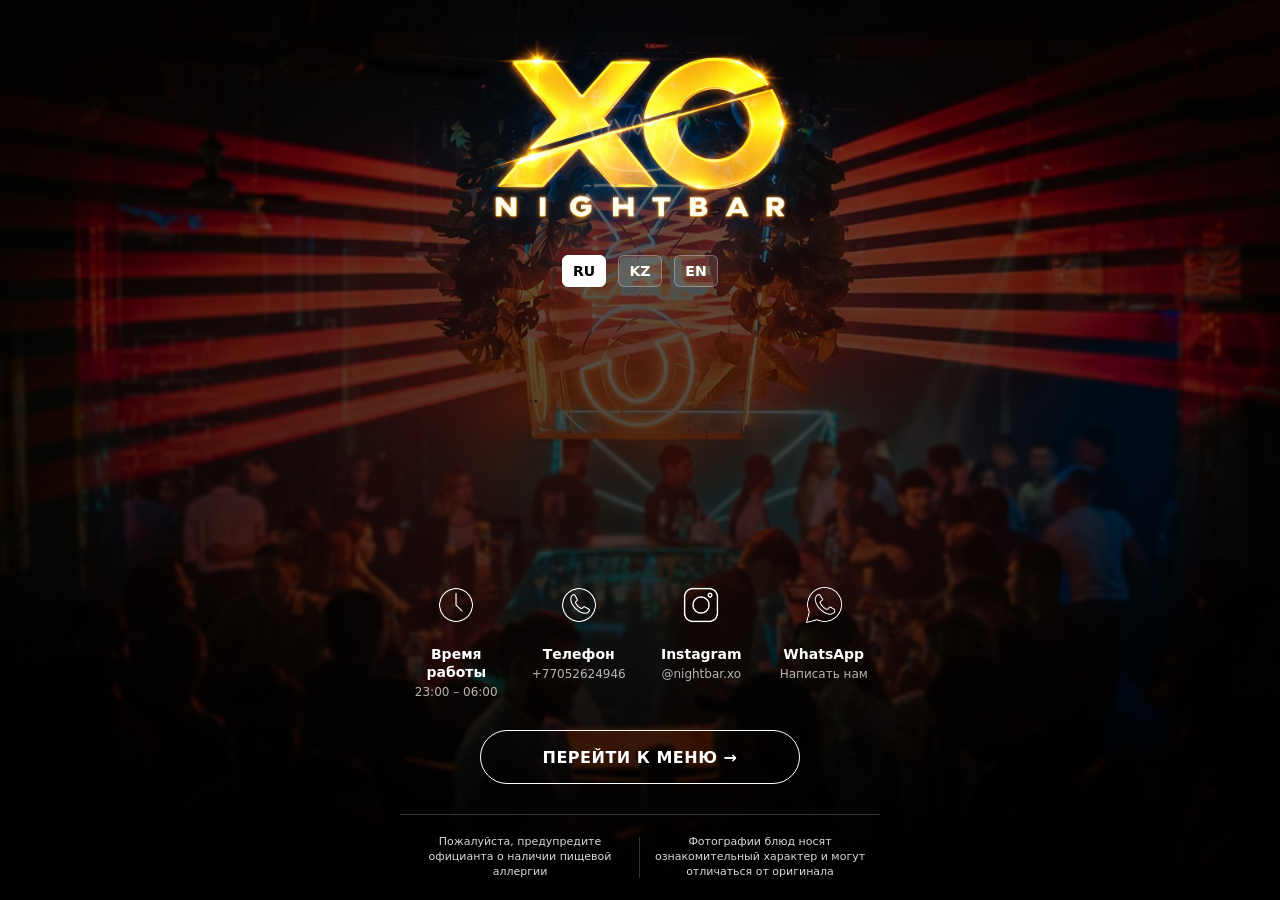
==== index.html @ ec23fc18 "m" ====
<!DOCTYPE html>
<html lang="ru">

<head>
    <meta charset="UTF-8">
    <meta name="viewport" content="width=device-width, initial-scale=1.0">
    <title>X.O.</title>

    <style>
    *,
    *::before,
    *::after {
        box-sizing: border-box;
        margin: 0;
        padding: 0;
    }

    html {
        -webkit-text-size-adjust: 100%;
        font-family: system-ui, -apple-system, BlinkMacSystemFont, 'Segoe UI', Roboto, Helvetica, Arial, sans-serif;
    }

    body {
        width: 100%;
        min-height: 100vh;
        min-height: 100dvh;
        background-color: #111;
        color: #ffffff;
        overflow-x: hidden;
    }

    /* ФОНОВОЕ ИЗОБРАЖЕНИЕ */
    .bg-wrapper {
        background:
            linear-gradient(
                rgba(0, 0, 0, 0.5),
                rgba(0, 0, 0, 0.85)
            ),
            url('images/401.jpg') center / cover no-repeat;

        min-height: 100vh;
        min-height: 100dvh;

        display: flex;
        flex-direction: column;
        align-items: center;
    }

    /* ОСНОВНОЙ КОНТЕЙНЕР */
    .page {
        width: 100%;
        max-width: 520px;
        min-height: 100vh;
        min-height: 100dvh;

        padding: 40px 20px 20px;

        display: flex;
        flex-direction: column;
        align-items: center;

        flex: 1;
    }

    /* ЛОГОТИП */
    .logo {
        width: 340px;
        max-width: 100%;
        height: auto;
        object-fit: contain;
        display: block;
        margin-bottom: 20px;
        mix-blend-mode: screen;
    }

    /* ЯЗЫКИ */
    .languages {
        display: flex;
        justify-content: center;
        align-items: center;
        gap: 12px;
        margin-bottom: 0;
    }

    .lang-btn {
        text-decoration: none;
        color: #ffffff;
        font-size: 14px;
        font-weight: 700;

        width: 44px;
        height: 32px;

        display: flex;
        align-items: center;
        justify-content: center;

        border-radius: 6px;
        background: rgba(255, 255, 255, 0.1);
        border: 1px solid rgba(255, 255, 255, 0.3);

        transition: all 0.2s ease;
        -webkit-tap-highlight-color: transparent;
    }

    .lang-btn.active,
    .lang-btn:active {
        background: #ffffff;
        color: #000000;
        border-color: #ffffff;
    }

    /* СТИЛИ ДЛЯ КАРТОЧЕК НАПИТКОВ И МЕНЮ */
    .category {
        width: 100%;
        display: flex;
        flex-direction: column;
        gap: 12px;
        margin-bottom: 24px;
    }

    .category-title {
        font-size: 18px;
        font-weight: 700;
        letter-spacing: 1px;
        text-transform: uppercase;
        margin-bottom: 8px;
        color: #ffffff;
    }

    .product {
        position: relative;
        display: flex;
        align-items: center;
        gap: 14px;
        width: 100%;
        min-height: 72px;
        padding: 10px 14px;
        
        background: rgba(255, 255, 255, 0.05);
        border: 1px solid rgba(255, 255, 255, 0.12);
        border-radius: 14px;
        backdrop-filter: blur(10px);
        -webkit-backdrop-filter: blur(10px);
        box-shadow: 0 4px 15px rgba(0, 0, 0, 0.2);
    }

    .product-image {
        width: 48px;
        height: 48px;
        object-fit: contain;
        flex-shrink: 0;
        border-radius: 8px;
    }

    .product-info {
        display: flex;
        flex-direction: column;
        justify-content: center;
        gap: 2px;
        flex: 1;
        min-width: 0; /* Предотвращает переполнение при длинном названии */
    }

    .product-title {
        font-size: 14px;
        font-weight: 700;
        color: #ffffff;
        line-height: 1.2;
        white-space: nowrap;
        overflow: hidden;
        text-overflow: ellipsis;
    }

    .product-volume {
        font-size: 12px;
        font-weight: 400;
        color: rgba(255, 255, 255, 0.6);
    }

    .product-price {
        font-size: 15px;
        font-weight: 700;
        color: #ffffff;
        white-space: nowrap;
        margin-left: auto;
        flex-shrink: 0;
        padding-left: 8px;
    }

    /* КОНТАКТЫ */
    .contacts {
        display: grid;
        grid-template-columns: repeat(4, minmax(0, 1fr));

        row-gap: 30px;
        column-gap: 10px;

        width: 100%;

        margin-top: auto;
        margin-bottom: 30px;
    }

    .contact {
        display: flex;
        flex-direction: column;
        align-items: center;
        text-align: center;
        min-width: 0;
    }

    .contact-icon-wrapper {
        width: 56px;
        height: 56px;

        display: flex;
        align-items: center;
        justify-content: center;

        margin-bottom: 12px;
    }

    .contact-icon-wrapper img {
        width: 36px;
        height: 36px;
        object-fit: contain;
    }

    .contact-text,
    .contact-text a {
        color: #ffffff;
        text-decoration: none;
        font-size: 14px;
        font-weight: 600;
        line-height: 1.3;
    }

    .contact-text span {
        display: block;
        font-size: 12px;
        font-weight: 400;
        color: rgba(255, 255, 255, 0.7);
        margin-top: 4px;
    }

    /* КНОПКА МЕНЮ */
    .menu-btn-container {
        width: 100%;

        display: flex;
        justify-content: center;

        margin-bottom: 30px;
    }

    .menu-button {
        display: flex;
        align-items: center;
        justify-content: center;
        gap: 10px;

        width: 100%;
        max-width: 320px;
        height: 54px;

        background: transparent;
        border: 1.5px solid #ffffff;
        border-radius: 30px;

        color: #ffffff;
        text-decoration: none;

        font-size: 16px;
        font-weight: 600;
        letter-spacing: 0.5px;

        transition: all 0.2s ease;
        -webkit-tap-highlight-color: transparent;
    }

    .menu-button:active {
        transform: scale(0.97);
        background: rgba(255, 255, 255, 0.1);
    }

    /* ИНФОРМАЦИОННЫЙ БЛОК */
    .info-block {
        display: flex;
        width: 100%;

        border-top: 1px solid rgba(255, 255, 255, 0.2);

        padding-top: 20px;
        margin-top: 0;

        align-items: flex-start;
    }

    .info-col {
        flex: 1;

        display: flex;
        justify-content: center;
        text-align: center;

        padding: 0 10px;
        position: relative;
    }

    /* РАЗДЕЛИТЕЛИ */
    .info-col:not(:last-child)::after {
        content: '';

        position: absolute;
        right: 0;
        top: 2px;
        bottom: 2px;

        width: 1px;
        background: rgba(255, 255, 255, 0.2);
    }

    .info-text {
        font-size: 11px;
        line-height: 1.35;
        color: rgba(255, 255, 255, 0.85);
    }

    /* МАЛЕНЬКИЕ ЭКРАНЫ */
    @media (max-width: 400px) {
        .page {
            padding: 30px 15px 16px;
        }

        .logo {
            width: 300px;
        }

        .contacts {
            column-gap: 5px;
        }

        .contact-icon-wrapper {
            width: 48px;
            height: 48px;
        }

        .contact-icon-wrapper img {
            width: 28px;
            height: 28px;
        }

        .contact-text,
        .contact-text a {
            font-size: 12px;
        }

        .contact-text span {
            font-size: 11px;
        }

        .info-text {
            font-size: 10px;
        }

        .info-col {
            padding: 0 6px;
        }
    }

    /* НИЗКИЕ ЭКРАНЫ */
    @media (max-height: 700px) {
        .page {
            padding-top: 20px;
        }

        .logo {
            width: 260px;
            margin-bottom: 12px;
        }

        .contacts {
            margin-top: 40px;
            margin-bottom: 20px;
            row-gap: 20px;
        }

        .menu-btn-container {
            margin-bottom: 20px;
        }

        .info-block {
            padding-top: 12px;
        }
    }
</style>
</head>

<body>
    <div class="bg-wrapper">
        <div class="page">

            <!-- ЛОГОТИП -->
            <img
                class="logo"
                src="images/xologo.png"
                alt="XO NIGHTBAR"
            >

            <!-- ЯЗЫКИ -->
            <div class="languages">
                <a href="index.html" class="lang-btn active">RU</a>
                <a href="startkz.html" class="lang-btn">KZ</a>
                <a href="starten.html" class="lang-btn">EN</a>
            </div>

            <!-- КОНТАКТЫ -->
            <div class="contacts">

                <!-- ВРЕМЯ РАБОТЫ -->
                <div class="contact">
                    <div class="contact-icon-wrapper">
                        <img src="images/clock.png" alt="Время">
                    </div>

                    <div class="contact-text">
                        Время работы
                        <span>23:00 – 06:00</span>
                    </div>
                </div>

                <!-- ТЕЛЕФОН -->
                <div class="contact">
                    <div class="contact-icon-wrapper">
                        <img src="images/phone.png" alt="Телефон">
                    </div>

                    <div class="contact-text">
                        <a href="tel:+77071710747">
                            Телефон
                            <span>+77052624946</span>
                        </a>
                    </div>
                </div>

                <!-- INSTAGRAM -->
                <div class="contact">
                    <div class="contact-icon-wrapper">
                        <img src="images/instagram.png" alt="Instagram">
                    </div>

                    <div class="contact-text">
                        <a
                            href="https://www.instagram.com/nightbar.xo"
                            target="_blank"
                            rel="noopener noreferrer"
                        >
                            Instagram
                            <span>@nightbar.xo</span>
                        </a>
                    </div>
                </div>

                <!-- WHATSAPP -->
                <div class="contact">
                    <div class="contact-icon-wrapper">
                        <img src="images/whatsapp.png" alt="WhatsApp">
                    </div>

                    <div class="contact-text">
                        <a
                            href="www.wasap.my/77052624946"
                            target="_blank"
                            rel="noopener noreferrer"
                        >
                            WhatsApp
                            <span>Написать нам</span>
                        </a>
                    </div>
                </div>

            </div>

            <!-- КНОПКА ПЕРЕХОДА В МЕНЮ -->
            <div class="menu-btn-container">
                <a class="menu-button" href="menuxorus.html">
                    ПЕРЕЙТИ К МЕНЮ &rarr;
                </a>
            </div>

            <!-- ИНФОРМАЦИЯ ВНИЗУ -->
            <div class="info-block">

                <div class="info-col">
                    <div class="info-text">
                        Пожалуйста, предупредите официанта о наличии пищевой аллергии
                    </div>
                </div>

                <div class="info-col">
                    <div class="info-text">
                        Фотографии блюд носят ознакомительный характер и могут отличаться от оригинала
                    </div>
                </div>

            </div>

        </div>
    </div>
</body>

</html>
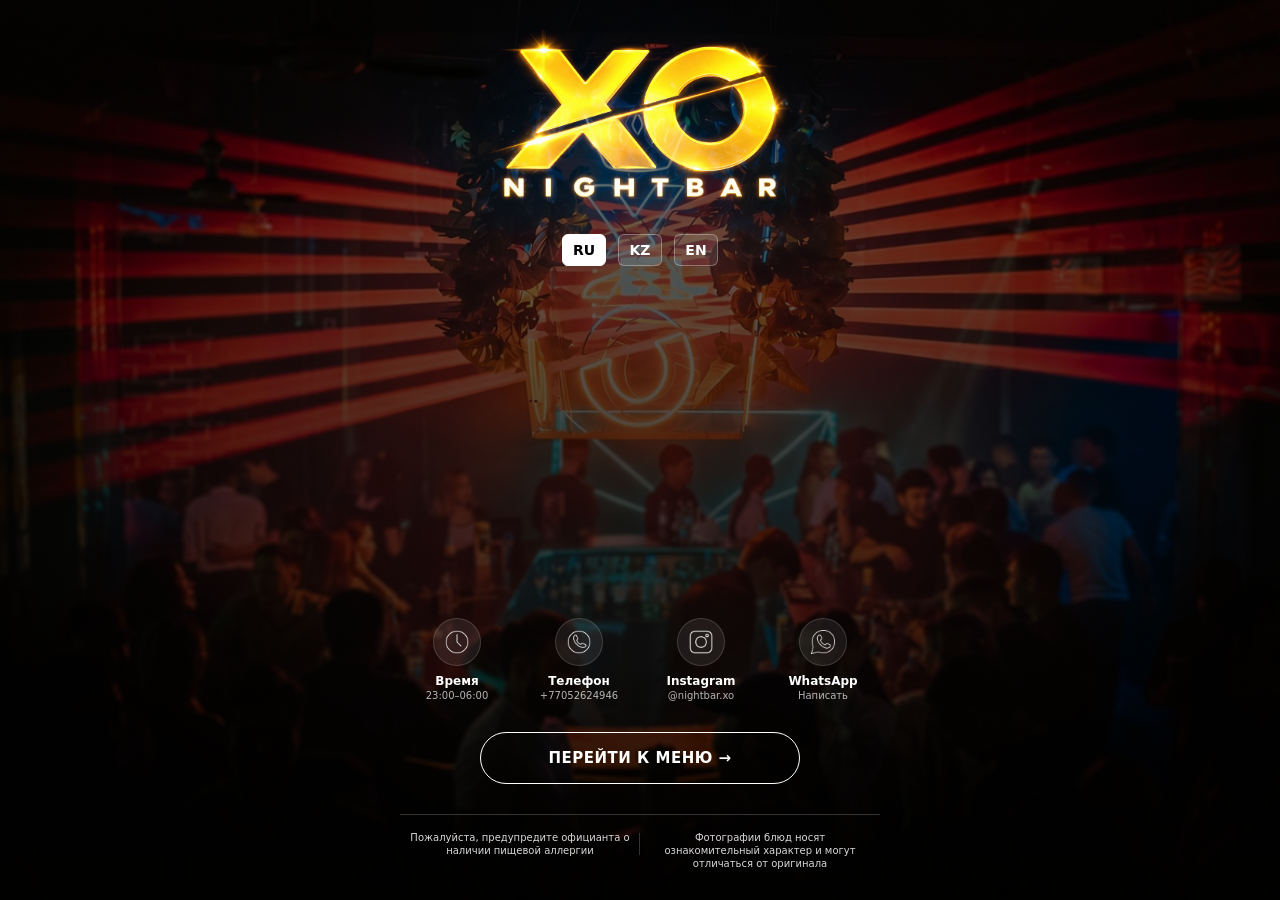
==== commit 9959ac0c: "better and better" ====
--- a/index.html
+++ b/index.html
@@ -1,4 +1,3 @@
-
 <!DOCTYPE html>
 <html lang="ru">
 
@@ -45,6 +44,7 @@
         display: flex;
         flex-direction: column;
         align-items: center;
+        /* Удалили justify-content: center, чтобы контент не сбивался в центр */
     }
 
     /* ОСНОВНОЙ КОНТЕЙНЕР */
@@ -54,18 +54,16 @@
         min-height: 100vh;
         min-height: 100dvh;
 
-        padding: 40px 20px 20px;
+        padding: 30px 20px 20px;
 
         display: flex;
         flex-direction: column;
         align-items: center;
-
-        flex: 1;
     }
 
     /* ЛОГОТИП */
     .logo {
-        width: 340px;
+        width: 320px;
         max-width: 100%;
         height: auto;
         object-fit: contain;
@@ -80,7 +78,7 @@
         justify-content: center;
         align-items: center;
         gap: 12px;
-        margin-bottom: 0;
+        margin-bottom: 30px;
     }
 
     .lang-btn {
@@ -160,7 +158,7 @@
         justify-content: center;
         gap: 2px;
         flex: 1;
-        min-width: 0; /* Предотвращает переполнение при длинном названии */
+        min-width: 0;
     }
 
     .product-title {
@@ -193,13 +191,10 @@
     .contacts {
         display: grid;
         grid-template-columns: repeat(4, minmax(0, 1fr));
-
-        row-gap: 30px;
-        column-gap: 10px;
-
-        width: 100%;
-
-        margin-top: auto;
+        gap: 8px;
+        width: 100%;
+        /* margin-top: auto плавно прижмет контакты к нижней части перед кнопкой меню */
+        margin-top: auto; 
         margin-bottom: 30px;
     }
 
@@ -212,19 +207,20 @@
     }
 
     .contact-icon-wrapper {
-        width: 56px;
-        height: 56px;
-
-        display: flex;
-        align-items: center;
-        justify-content: center;
-
-        margin-bottom: 12px;
+        width: 48px;
+        height: 48px;
+        display: flex;
+        align-items: center;
+        justify-content: center;
+        margin-bottom: 8px;
+        background: rgba(255, 255, 255, 0.08);
+        border-radius: 50%;
+        border: 1px solid rgba(255, 255, 255, 0.15);
     }
 
     .contact-icon-wrapper img {
-        width: 36px;
-        height: 36px;
+        width: 24px;
+        height: 24px;
         object-fit: contain;
     }
 
@@ -232,26 +228,27 @@
     .contact-text a {
         color: #ffffff;
         text-decoration: none;
-        font-size: 14px;
+        font-size: 12px;
         font-weight: 600;
-        line-height: 1.3;
+        line-height: 1.2;
     }
 
     .contact-text span {
         display: block;
-        font-size: 12px;
+        font-size: 10px;
         font-weight: 400;
         color: rgba(255, 255, 255, 0.7);
-        margin-top: 4px;
+        margin-top: 2px;
+        overflow: hidden;
+        text-overflow: ellipsis;
+        white-space: nowrap;
     }
 
     /* КНОПКА МЕНЮ */
     .menu-btn-container {
         width: 100%;
-
-        display: flex;
-        justify-content: center;
-
+        display: flex;
+        justify-content: center;
         margin-bottom: 30px;
     }
 
@@ -263,7 +260,7 @@
 
         width: 100%;
         max-width: 320px;
-        height: 54px;
+        height: 52px;
 
         background: transparent;
         border: 1.5px solid #ffffff;
@@ -272,7 +269,7 @@
         color: #ffffff;
         text-decoration: none;
 
-        font-size: 16px;
+        font-size: 15px;
         font-weight: 600;
         letter-spacing: 0.5px;
 
@@ -289,113 +286,54 @@
     .info-block {
         display: flex;
         width: 100%;
-
         border-top: 1px solid rgba(255, 255, 255, 0.2);
-
-        padding-top: 20px;
-        margin-top: 0;
-
+        padding-top: 16px;
         align-items: flex-start;
+        margin-bottom: 10px;
     }
 
     .info-col {
         flex: 1;
-
         display: flex;
         justify-content: center;
         text-align: center;
-
-        padding: 0 10px;
+        padding: 0 8px;
         position: relative;
     }
 
     /* РАЗДЕЛИТЕЛИ */
     .info-col:not(:last-child)::after {
         content: '';
-
         position: absolute;
         right: 0;
         top: 2px;
         bottom: 2px;
-
         width: 1px;
         background: rgba(255, 255, 255, 0.2);
     }
 
     .info-text {
-        font-size: 11px;
-        line-height: 1.35;
+        font-size: 10px;
+        line-height: 1.3;
         color: rgba(255, 255, 255, 0.85);
     }
 
     /* МАЛЕНЬКИЕ ЭКРАНЫ */
-    @media (max-width: 400px) {
-        .page {
-            padding: 30px 15px 16px;
-        }
-
-        .logo {
-            width: 300px;
-        }
-
-        .contacts {
-            column-gap: 5px;
-        }
-
-        .contact-icon-wrapper {
-            width: 48px;
-            height: 48px;
-        }
-
-        .contact-icon-wrapper img {
-            width: 28px;
-            height: 28px;
-        }
-
+    @media (max-width: 360px) {
         .contact-text,
         .contact-text a {
-            font-size: 12px;
-        }
-
-        .contact-text span {
             font-size: 11px;
         }
-
-        .info-text {
-            font-size: 10px;
+        .contact-icon-wrapper {
+            width: 42px;
+            height: 42px;
         }
-
-        .info-col {
-            padding: 0 6px;
+        .contact-icon-wrapper img {
+            width: 20px;
+            height: 20px;
         }
     }
-
-    /* НИЗКИЕ ЭКРАНЫ */
-    @media (max-height: 700px) {
-        .page {
-            padding-top: 20px;
-        }
-
-        .logo {
-            width: 260px;
-            margin-bottom: 12px;
-        }
-
-        .contacts {
-            margin-top: 40px;
-            margin-bottom: 20px;
-            row-gap: 20px;
-        }
-
-        .menu-btn-container {
-            margin-bottom: 20px;
-        }
-
-        .info-block {
-            padding-top: 12px;
-        }
-    }
-</style>
+    </style>
 </head>
 
 <body>
@@ -426,8 +364,8 @@
                     </div>
 
                     <div class="contact-text">
-                        Время работы
-                        <span>23:00 – 06:00</span>
+                        Время
+                        <span>23:00–06:00</span>
                     </div>
                 </div>
 
@@ -438,7 +376,7 @@
                     </div>
 
                     <div class="contact-text">
-                        <a href="tel:+77071710747">
+                        <a href="tel:+77052624946">
                             Телефон
                             <span>+77052624946</span>
                         </a>
@@ -471,12 +409,12 @@
 
                     <div class="contact-text">
                         <a
-                            href="www.wasap.my/77052624946"
+                            href="https://wa.me/77052624946"
                             target="_blank"
                             rel="noopener noreferrer"
                         >
                             WhatsApp
-                            <span>Написать нам</span>
+                            <span>Написать</span>
                         </a>
                     </div>
                 </div>
@@ -511,4 +449,4 @@
     </div>
 </body>
 
-</html>
+</html>
